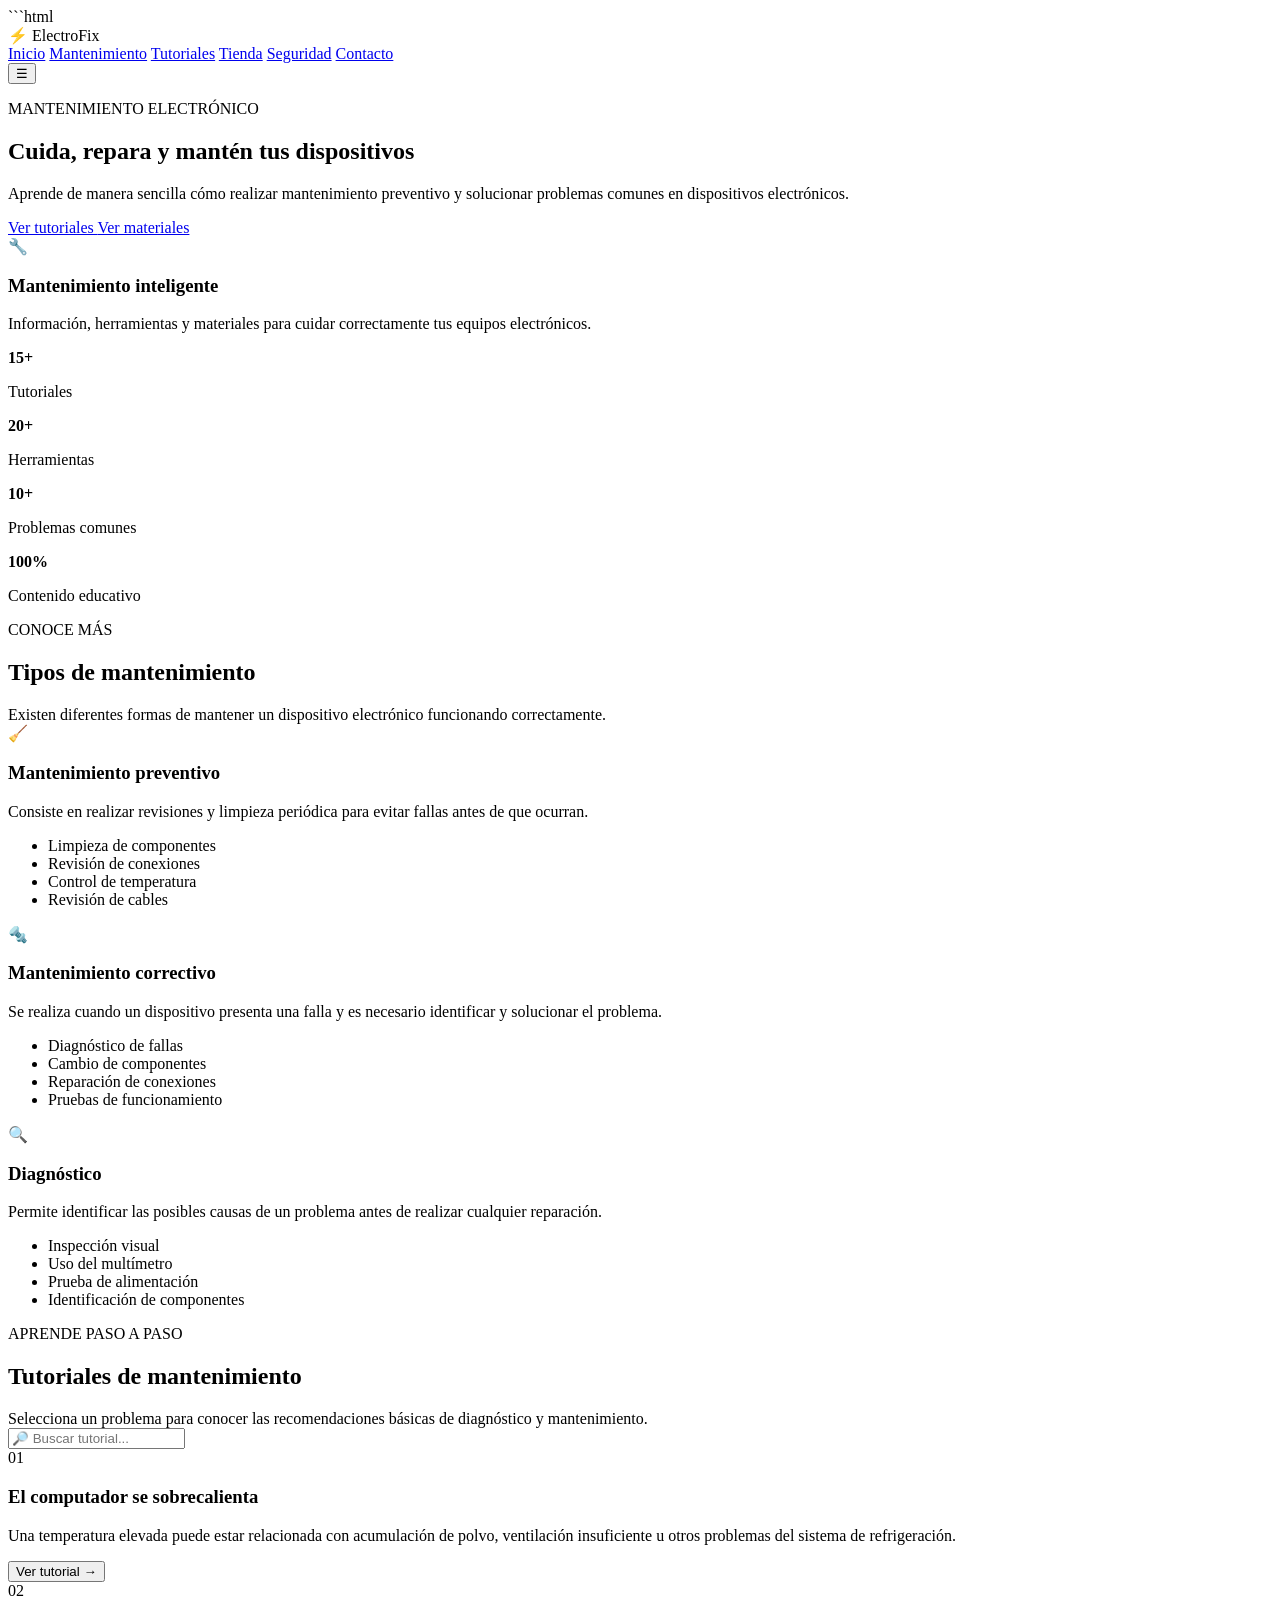
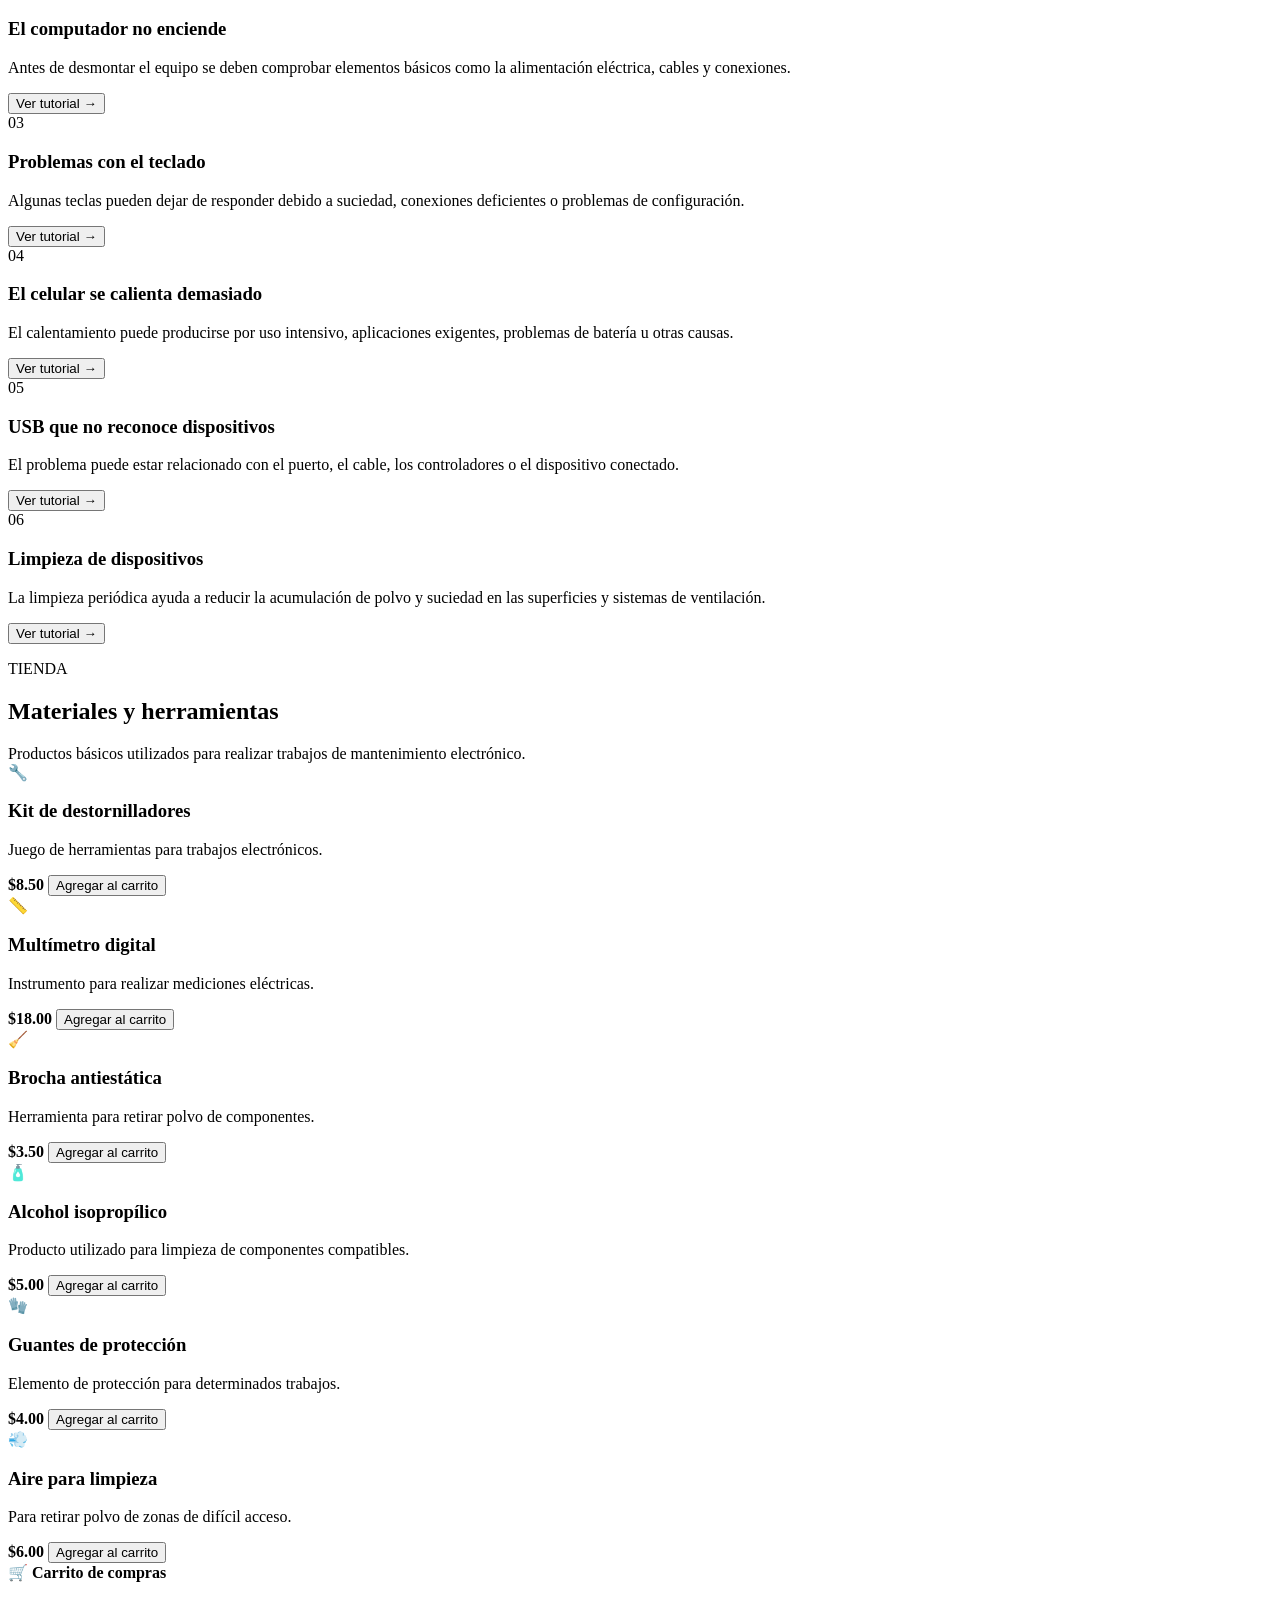
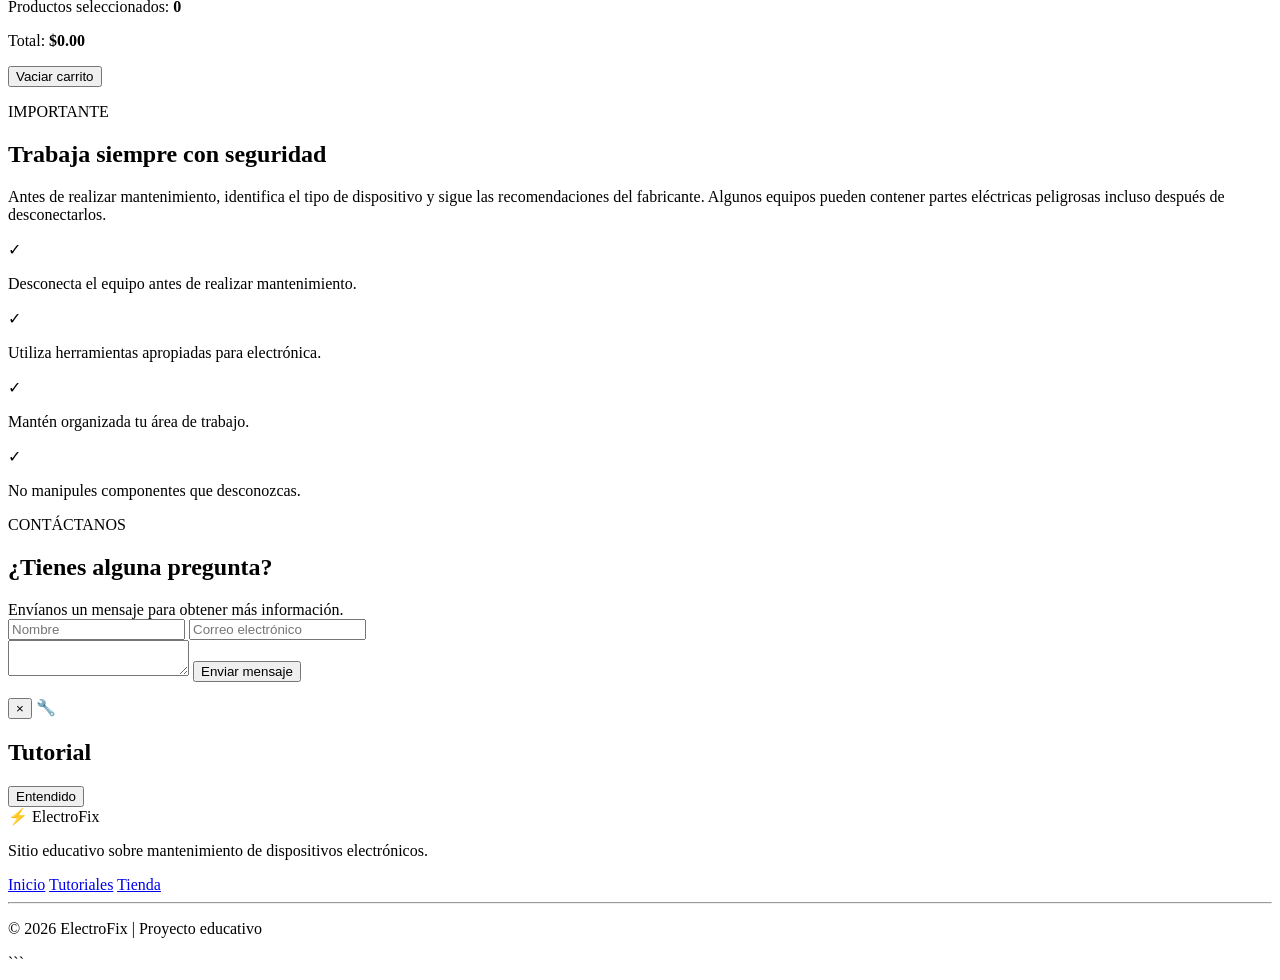
==== ElectroFix.html @ 34e5a19a "Add files via upload" ====
```html
<!DOCTYPE html>
<html lang="es">
<head>
    <meta charset="UTF-8">
    <meta name="viewport" content="width=device-width, initial-scale=1.0">
    <title>ElectroFix | Mantenimiento Electrónico</title>
    <link rel="stylesheet" href="style.css">
</head>

<body>

    <!-- ENCABEZADO -->
    <header>
        <div class="logo">
            <span>⚡</span> ElectroFix
        </div>

        <nav>
            <a href="#inicio">Inicio</a>
            <a href="#mantenimiento">Mantenimiento</a>
            <a href="#tutoriales">Tutoriales</a>
            <a href="#tienda">Tienda</a>
            <a href="#seguridad">Seguridad</a>
            <a href="#contacto">Contacto</a>
        </nav>

        <button class="menu-btn" onclick="mostrarMenu()">☰</button>
    </header>


    <!-- INICIO -->
    <section id="inicio" class="hero">

        <div class="hero-text">
            <p class="etiqueta">MANTENIMIENTO ELECTRÓNICO</p>

            <h1>
                Cuida, repara y
                <span>mantén</span> tus dispositivos
            </h1>

            <p>
                Aprende de manera sencilla cómo realizar mantenimiento
                preventivo y solucionar problemas comunes en dispositivos
                electrónicos.
            </p>

            <div class="hero-buttons">
                <a href="#tutoriales" class="btn principal">
                    Ver tutoriales
                </a>

                <a href="#tienda" class="btn secundario">
                    Ver materiales
                </a>
            </div>
        </div>

        <div class="hero-card">
            <div class="device-icon">🔧</div>
            <h3>Mantenimiento inteligente</h3>
            <p>
                Información, herramientas y materiales para cuidar
                correctamente tus equipos electrónicos.
            </p>
        </div>

    </section>


    <!-- ESTADÍSTICAS -->
    <section class="stats">

        <div>
            <strong>15+</strong>
            <p>Tutoriales</p>
        </div>

        <div>
            <strong>20+</strong>
            <p>Herramientas</p>
        </div>

        <div>
            <strong>10+</strong>
            <p>Problemas comunes</p>
        </div>

        <div>
            <strong>100%</strong>
            <p>Contenido educativo</p>
        </div>

    </section>


    <!-- MANTENIMIENTO -->
    <section id="mantenimiento" class="section">

        <div class="section-title">
            <p>CONOCE MÁS</p>
            <h2>Tipos de mantenimiento</h2>
            <span>
                Existen diferentes formas de mantener un dispositivo
                electrónico funcionando correctamente.
            </span>
        </div>

        <div class="cards">

            <article class="info-card">
                <div class="card-icon">🧹</div>
                <h3>Mantenimiento preventivo</h3>
                <p>
                    Consiste en realizar revisiones y limpieza periódica
                    para evitar fallas antes de que ocurran.
                </p>

                <ul>
                    <li>Limpieza de componentes</li>
                    <li>Revisión de conexiones</li>
                    <li>Control de temperatura</li>
                    <li>Revisión de cables</li>
                </ul>
            </article>


            <article class="info-card">
                <div class="card-icon">🔩</div>
                <h3>Mantenimiento correctivo</h3>
                <p>
                    Se realiza cuando un dispositivo presenta una falla
                    y es necesario identificar y solucionar el problema.
                </p>

                <ul>
                    <li>Diagnóstico de fallas</li>
                    <li>Cambio de componentes</li>
                    <li>Reparación de conexiones</li>
                    <li>Pruebas de funcionamiento</li>
                </ul>
            </article>


            <article class="info-card">
                <div class="card-icon">🔍</div>
                <h3>Diagnóstico</h3>
                <p>
                    Permite identificar las posibles causas de un problema
                    antes de realizar cualquier reparación.
                </p>

                <ul>
                    <li>Inspección visual</li>
                    <li>Uso del multímetro</li>
                    <li>Prueba de alimentación</li>
                    <li>Identificación de componentes</li>
                </ul>
            </article>

        </div>

    </section>


    <!-- TUTORIALES -->
    <section id="tutoriales" class="section tutorials">

        <div class="section-title">
            <p>APRENDE PASO A PASO</p>
            <h2>Tutoriales de mantenimiento</h2>
            <span>
                Selecciona un problema para conocer las recomendaciones
                básicas de diagnóstico y mantenimiento.
            </span>
        </div>

        <div class="search-box">
            <input
                type="text"
                id="buscador"
                placeholder="🔎 Buscar tutorial..."
                onkeyup="buscarTutorial()"
            >
        </div>


        <div class="tutorial-grid" id="tutorialGrid">

            <article class="tutorial">
                <div class="tutorial-number">01</div>
                <h3>El computador se sobrecalienta</h3>

                <p>
                    Una temperatura elevada puede estar relacionada con
                    acumulación de polvo, ventilación insuficiente u otros
                    problemas del sistema de refrigeración.
                </p>

                <button onclick="mostrarTutorial(
                    'Sobrecalentamiento',
                    'Apaga y desconecta el equipo. Realiza una inspección visual de las rejillas de ventilación y elimina el polvo utilizando métodos adecuados. Verifica que los ventiladores funcionen correctamente. Si el problema continúa, es recomendable acudir a un técnico.'
                )">
                    Ver tutorial →
                </button>
            </article>


            <article class="tutorial">
                <div class="tutorial-number">02</div>
                <h3>El computador no enciende</h3>

                <p>
                    Antes de desmontar el equipo se deben comprobar
                    elementos básicos como la alimentación eléctrica,
                    cables y conexiones.
                </p>

                <button onclick="mostrarTutorial(
                    'Equipo que no enciende',
                    'Comprueba que el cable de alimentación esté correctamente conectado y que la fuente eléctrica funcione. Revisa las conexiones visibles. Si el dispositivo continúa sin encender, no manipules componentes internos conectados a la corriente y solicita asistencia técnica.'
                )">
                    Ver tutorial →
                </button>
            </article>


            <article class="tutorial">
                <div class="tutorial-number">03</div>
                <h3>Problemas con el teclado</h3>

                <p>
                    Algunas teclas pueden dejar de responder debido a
                    suciedad, conexiones deficientes o problemas de
                    configuración.
                </p>

                <button onclick="mostrarTutorial(
                    'Problemas con el teclado',
                    'Desconecta el teclado antes de limpiarlo. Utiliza aire adecuado para retirar partículas y revisa el cable o conexión. En teclados inalámbricos, comprueba las baterías. Si algunas teclas continúan sin funcionar, puede existir una falla interna.'
                )">
                    Ver tutorial →
                </button>
            </article>


            <article class="tutorial">
                <div class="tutorial-number">04</div>
                <h3>El celular se calienta demasiado</h3>

                <p>
                    El calentamiento puede producirse por uso intensivo,
                    aplicaciones exigentes, problemas de batería u otras
                    causas.
                </p>

                <button onclick="mostrarTutorial(
                    'Celular con temperatura elevada',
                    'Cierra aplicaciones que no estés utilizando y deja que el dispositivo se enfríe. Evita utilizarlo mientras se encuentra conectado a una fuente de alimentación si está excesivamente caliente. Si el calentamiento se repite, solicita una revisión técnica.'
                )">
                    Ver tutorial →
                </button>
            </article>


            <article class="tutorial">
                <div class="tutorial-number">05</div>
                <h3>USB que no reconoce dispositivos</h3>

                <p>
                    El problema puede estar relacionado con el puerto,
                    el cable, los controladores o el dispositivo conectado.
                </p>

                <button onclick="mostrarTutorial(
                    'Puerto USB',
                    'Prueba otro puerto y otro cable compatible. Comprueba si el sistema reconoce otros dispositivos. Revisa visualmente el puerto sin introducir objetos metálicos. Si el puerto presenta daños físicos, debe ser revisado por un técnico.'
                )">
                    Ver tutorial →
                </button>
            </article>


            <article class="tutorial">
                <div class="tutorial-number">06</div>
                <h3>Limpieza de dispositivos</h3>

                <p>
                    La limpieza periódica ayuda a reducir la acumulación
                    de polvo y suciedad en las superficies y sistemas
                    de ventilación.
                </p>

                <button onclick="mostrarTutorial(
                    'Limpieza electrónica',
                    'Apaga y desconecta el dispositivo. Utiliza herramientas de limpieza apropiadas para electrónica y evita aplicar líquidos directamente sobre los componentes. Espera a que todo esté completamente seco antes de volver a conectar el equipo.'
                )">
                    Ver tutorial →
                </button>
            </article>

        </div>

    </section>


    <!-- TIENDA -->
    <section id="tienda" class="section shop">

        <div class="section-title">
            <p>TIENDA</p>
            <h2>Materiales y herramientas</h2>
            <span>
                Productos básicos utilizados para realizar trabajos
                de mantenimiento electrónico.
            </span>
        </div>

        <div class="products">

            <article class="product">
                <div class="product-image">🔧</div>
                <h3>Kit de destornilladores</h3>
                <p>Juego de herramientas para trabajos electrónicos.</p>
                <strong>$8.50</strong>
                <button onclick="agregarCarrito('Kit de destornilladores', 8.50)">
                    Agregar al carrito
                </button>
            </article>


            <article class="product">
                <div class="product-image">📏</div>
                <h3>Multímetro digital</h3>
                <p>Instrumento para realizar mediciones eléctricas.</p>
                <strong>$18.00</strong>
                <button onclick="agregarCarrito('Multímetro digital', 18)">
                    Agregar al carrito
                </button>
            </article>


            <article class="product">
                <div class="product-image">🧹</div>
                <h3>Brocha antiestática</h3>
                <p>Herramienta para retirar polvo de componentes.</p>
                <strong>$3.50</strong>
                <button onclick="agregarCarrito('Brocha antiestática', 3.50)">
                    Agregar al carrito
                </button>
            </article>


            <article class="product">
                <div class="product-image">🧴</div>
                <h3>Alcohol isopropílico</h3>
                <p>Producto utilizado para limpieza de componentes compatibles.</p>
                <strong>$5.00</strong>
                <button onclick="agregarCarrito('Alcohol isopropílico', 5)">
                    Agregar al carrito
                </button>
            </article>


            <article class="product">
                <div class="product-image">🧤</div>
                <h3>Guantes de protección</h3>
                <p>Elemento de protección para determinados trabajos.</p>
                <strong>$4.00</strong>
                <button onclick="agregarCarrito('Guantes de protección', 4)">
                    Agregar al carrito
                </button>
            </article>


            <article class="product">
                <div class="product-image">💨</div>
                <h3>Aire para limpieza</h3>
                <p>Para retirar polvo de zonas de difícil acceso.</p>
                <strong>$6.00</strong>
                <button onclick="agregarCarrito('Aire para limpieza', 6)">
                    Agregar al carrito
                </button>
            </article>

        </div>

    </section>


    <!-- CARRITO -->
    <section class="cart-section">

        <div class="cart">

            <div>
                <span>🛒</span>
                <strong>Carrito de compras</strong>
            </div>

            <p>
                Productos seleccionados:
                <b id="cantidad">0</b>
            </p>

            <p>
                Total:
                <b>$<span id="total">0.00</span></b>
            </p>

            <button onclick="vaciarCarrito()">
                Vaciar carrito
            </button>

        </div>

    </section>


    <!-- SEGURIDAD -->
    <section id="seguridad" class="security">

        <div class="security-content">

            <div>
                <p class="etiqueta">IMPORTANTE</p>
                <h2>Trabaja siempre con seguridad</h2>

                <p>
                    Antes de realizar mantenimiento, identifica el tipo
                    de dispositivo y sigue las recomendaciones del
                    fabricante. Algunos equipos pueden contener partes
                    eléctricas peligrosas incluso después de desconectarlos.
                </p>
            </div>

            <div class="security-list">

                <div>
                    <span>✓</span>
                    <p>Desconecta el equipo antes de realizar mantenimiento.</p>
                </div>

                <div>
                    <span>✓</span>
                    <p>Utiliza herramientas apropiadas para electrónica.</p>
                </div>

                <div>
                    <span>✓</span>
                    <p>Mantén organizada tu área de trabajo.</p>
                </div>

                <div>
                    <span>✓</span>
                    <p>No manipules componentes que desconozcas.</p>
                </div>

            </div>

        </div>

    </section>


    <!-- CONTACTO -->
    <section id="contacto" class="section contact">

        <div class="section-title">
            <p>CONTÁCTANOS</p>
            <h2>¿Tienes alguna pregunta?</h2>
            <span>
                Envíanos un mensaje para obtener más información.
            </span>
        </div>

        <form onsubmit="enviarFormulario(event)">

            <div class="form-row">
                <input type="text" id="nombre" placeholder="Nombre" required>
                <input type="email" id="email" placeholder="Correo electrónico" required>
            </div>

            <textarea
                id="mensaje"
                placeholder="Escribe tu mensaje..."
                required>
            </textarea>

            <button class="btn principal" type="submit">
                Enviar mensaje
            </button>

        </form>

    </section>


    <!-- MODAL TUTORIAL -->
    <div id="modal" class="modal">

        <div class="modal-content">

            <button class="close" onclick="cerrarTutorial()">×</button>

            <span class="modal-icon">🔧</span>

            <h2 id="modalTitulo">Tutorial</h2>

            <p id="modalTexto"></p>

            <button class="btn principal" onclick="cerrarTutorial()">
                Entendido
            </button>

        </div>

    </div>


    <!-- PIE DE PÁGINA -->
    <footer>

        <div class="footer-logo">
            ⚡ ElectroFix
        </div>

        <p>
            Sitio educativo sobre mantenimiento de dispositivos electrónicos.
        </p>

        <div class="footer-links">
            <a href="#inicio">Inicio</a>
            <a href="#tutoriales">Tutoriales</a>
            <a href="#tienda">Tienda</a>
        </div>

        <hr>

        <p>
            © 2026 ElectroFix | Proyecto educativo
        </p>

    </footer>


    <script src="Uruchima.js"></script>

</body>
</html>
```
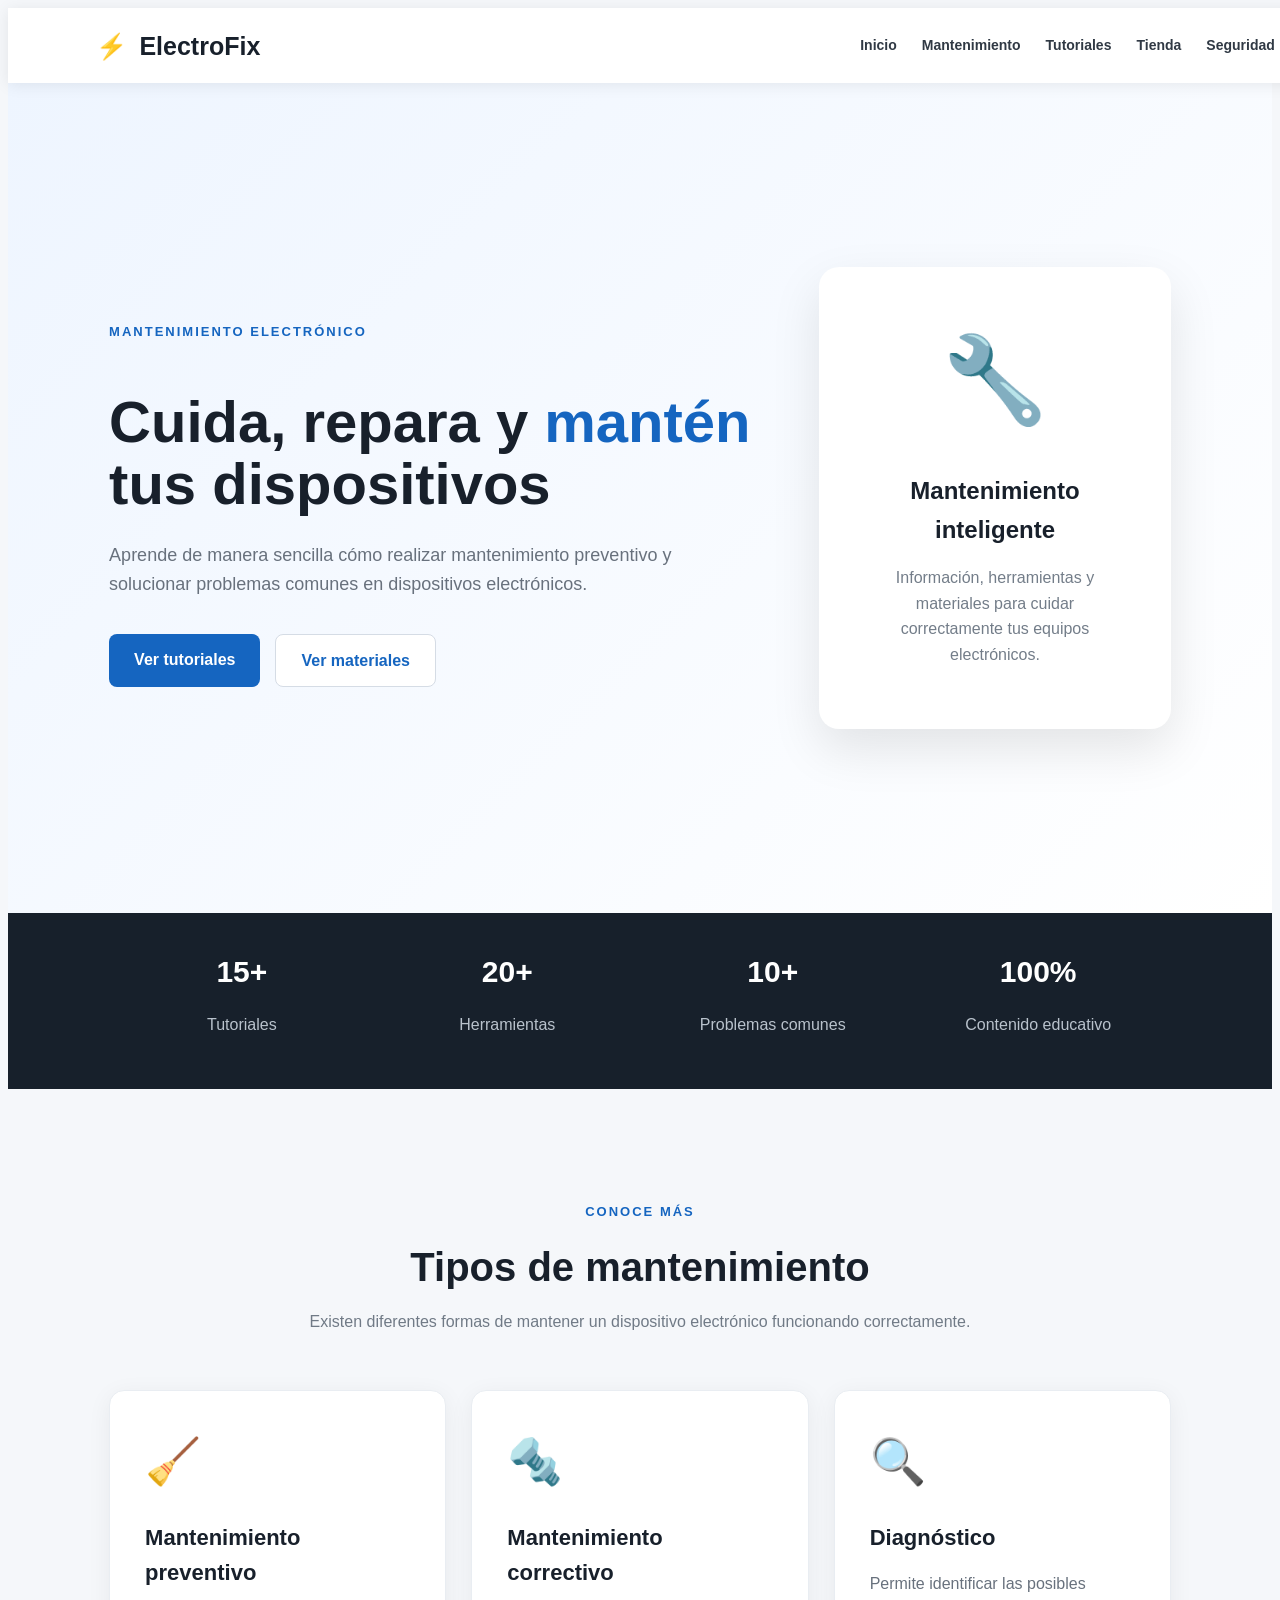
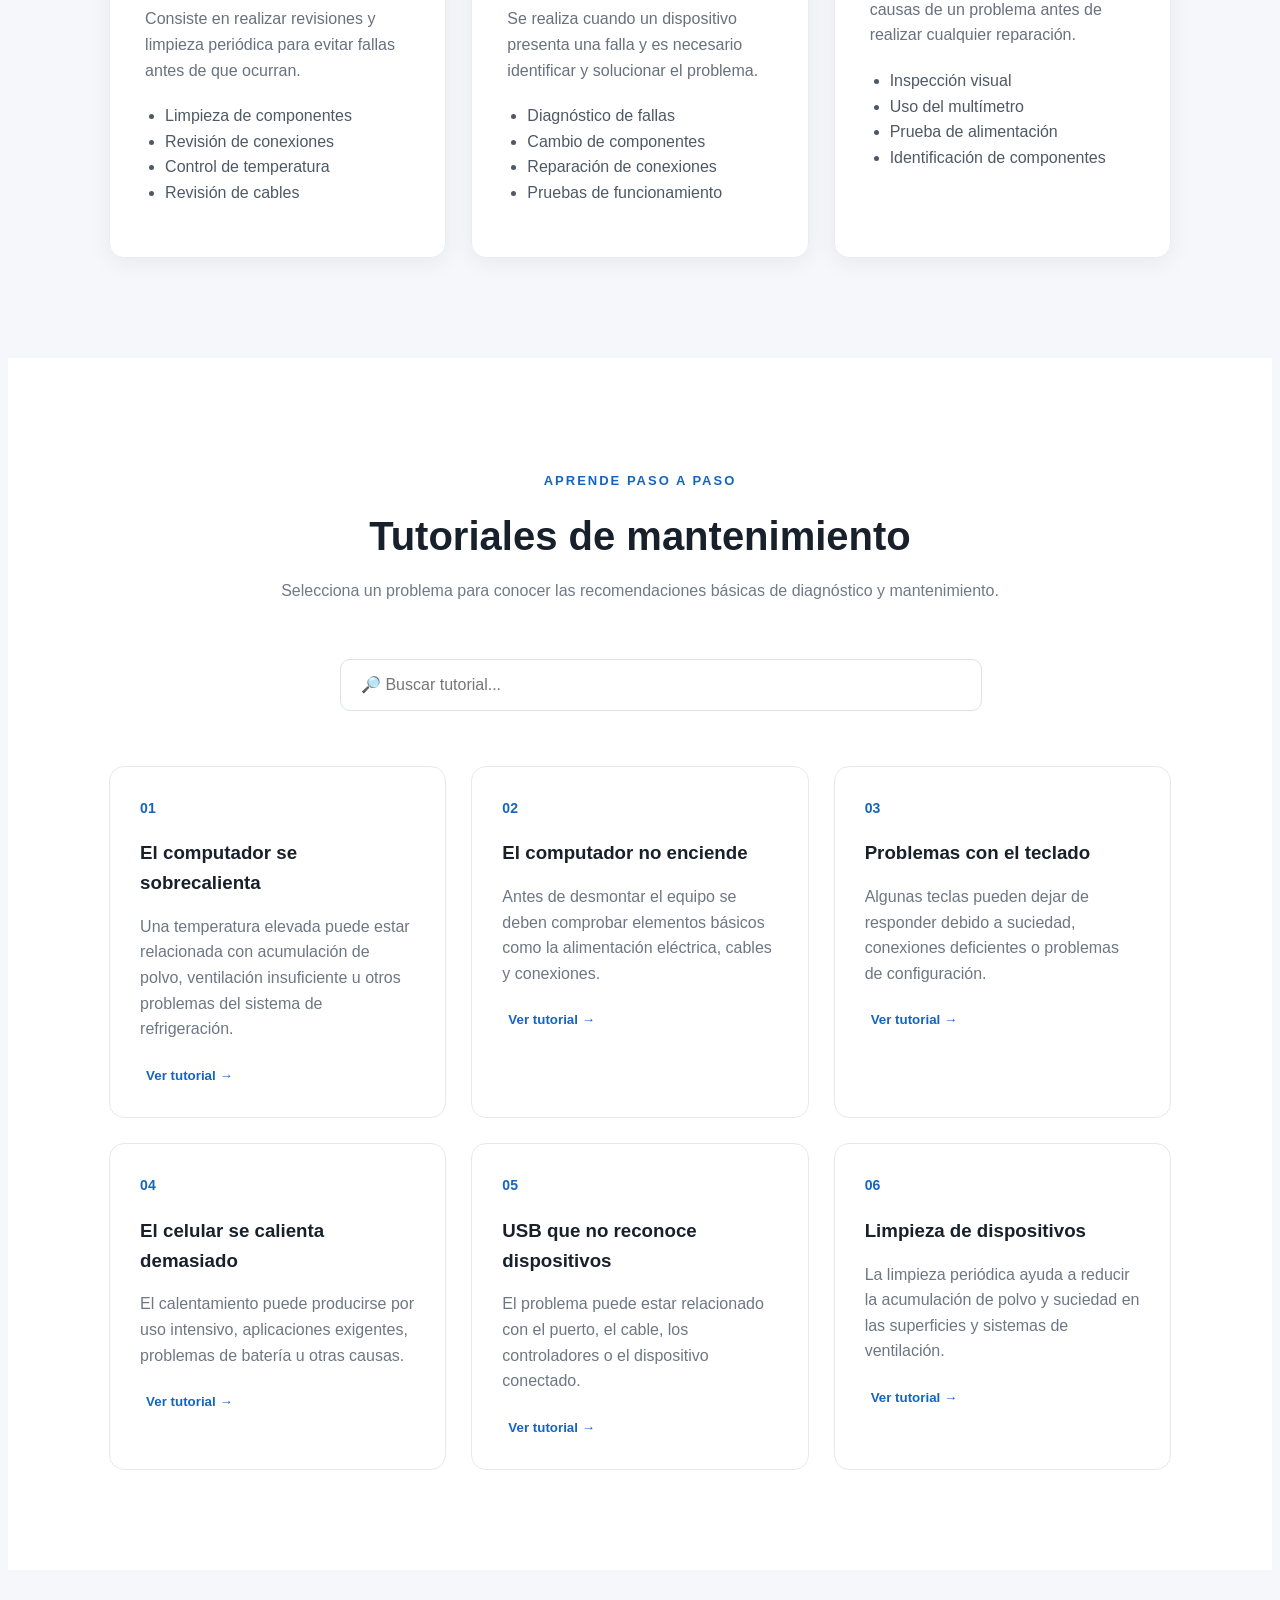
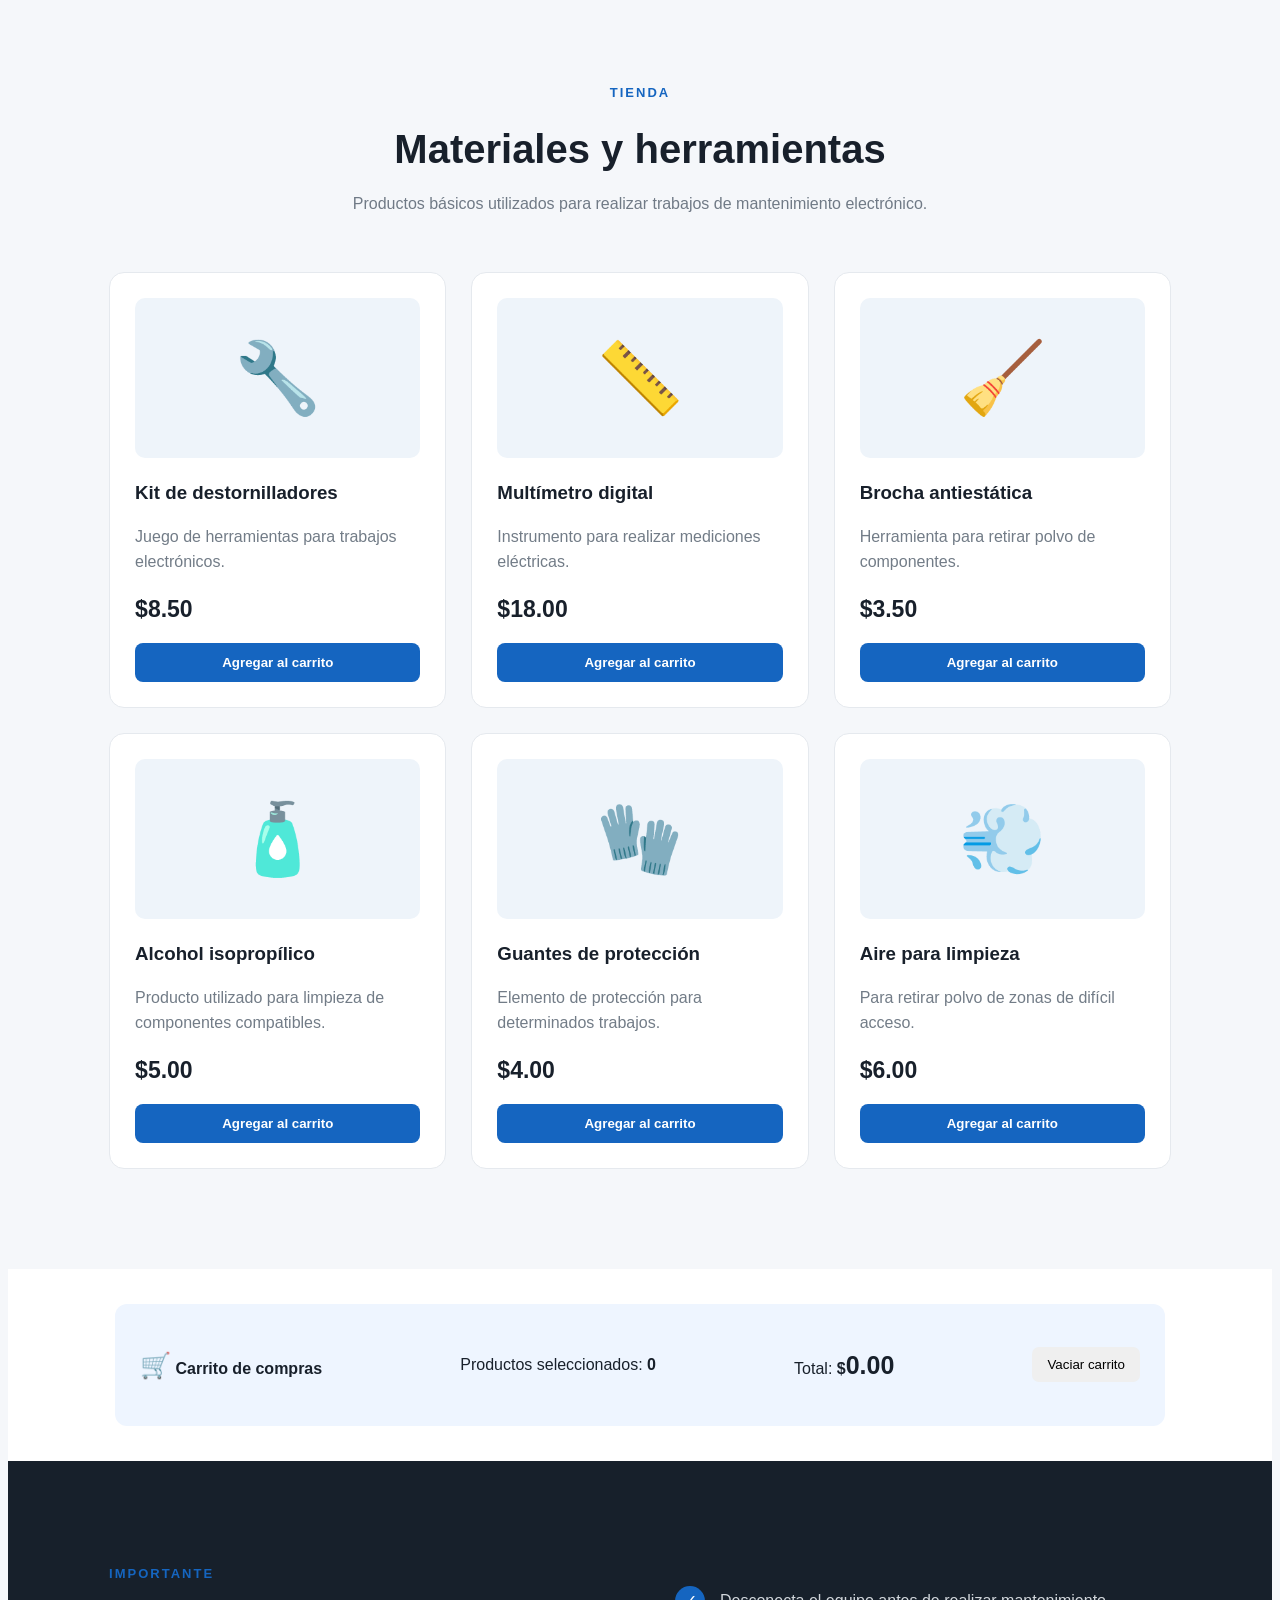
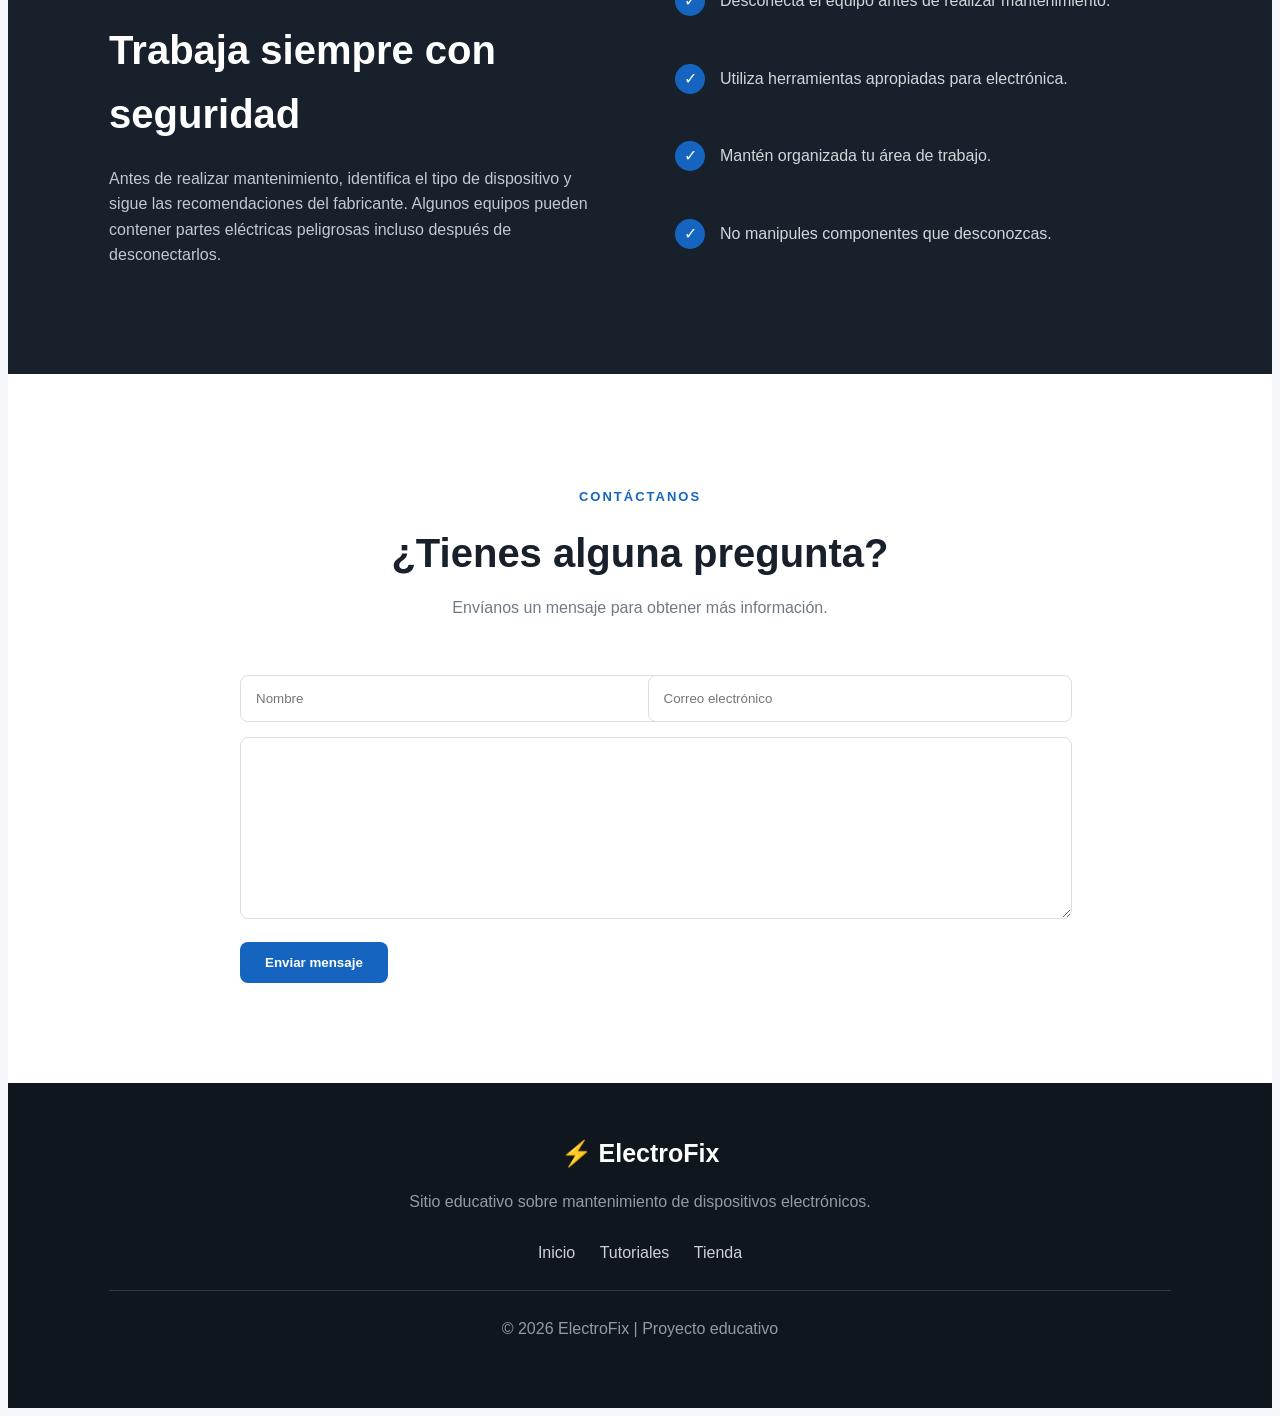
==== commit 7ccf8abe: "Update ElectroFix.html" ====
--- a/ElectroFix.html
+++ b/ElectroFix.html
@@ -1,11 +1,10 @@
-```html
 <!DOCTYPE html>
 <html lang="es">
 <head>
     <meta charset="UTF-8">
     <meta name="viewport" content="width=device-width, initial-scale=1.0">
     <title>ElectroFix | Mantenimiento Electrónico</title>
-    <link rel="stylesheet" href="style.css">
+    <link rel="stylesheet" href="ElectroFix.css">
 </head>
 
 <body>
@@ -549,4 +548,3 @@
 
 </body>
 </html>
-```
--- a/ElectroFix.css
+++ b/ElectroFix.css
@@ -0,0 +1,683 @@
+```css
+* {
+    margin: 0;
+    padding: 0;
+    box-sizing: border-box;
+}
+
+html {
+    scroll-behavior: smooth;
+}
+
+body {
+    font-family: Arial, Helvetica, sans-serif;
+    background: #f5f7fa;
+    color: #18202b;
+    line-height: 1.6;
+}
+
+
+/* ================= HEADER ================= */
+
+header {
+    width: 100%;
+    height: 75px;
+    background: white;
+    display: flex;
+    align-items: center;
+    justify-content: space-between;
+    padding: 0 7%;
+    position: sticky;
+    top: 0;
+    z-index: 1000;
+    box-shadow: 0 2px 15px rgba(0,0,0,.08);
+}
+
+.logo {
+    font-size: 25px;
+    font-weight: bold;
+}
+
+.logo span {
+    margin-right: 5px;
+}
+
+nav {
+    display: flex;
+    gap: 25px;
+}
+
+nav a {
+    text-decoration: none;
+    color: #303944;
+    font-size: 14px;
+    font-weight: bold;
+    transition: .3s;
+}
+
+nav a:hover {
+    color: #1565c0;
+}
+
+.menu-btn {
+    display: none;
+    border: none;
+    background: transparent;
+    font-size: 25px;
+}
+
+
+/* ================= HERO ================= */
+
+.hero {
+    min-height: 650px;
+    padding: 90px 8%;
+    display: flex;
+    align-items: center;
+    justify-content: space-between;
+    gap: 60px;
+    background: linear-gradient(135deg, #eef5ff, #ffffff);
+}
+
+.hero-text {
+    max-width: 650px;
+}
+
+.etiqueta {
+    color: #1565c0;
+    font-size: 13px;
+    font-weight: bold;
+    letter-spacing: 2px;
+    margin-bottom: 15px;
+}
+
+.hero h1 {
+    font-size: 58px;
+    line-height: 1.08;
+    margin-bottom: 25px;
+}
+
+.hero h1 span {
+    color: #1565c0;
+}
+
+.hero-text > p:not(.etiqueta) {
+    color: #68717d;
+    font-size: 18px;
+    max-width: 570px;
+}
+
+.hero-buttons {
+    margin-top: 35px;
+    display: flex;
+    gap: 15px;
+}
+
+.btn {
+    display: inline-block;
+    border: none;
+    padding: 13px 25px;
+    border-radius: 8px;
+    text-decoration: none;
+    cursor: pointer;
+    font-weight: bold;
+    transition: .3s;
+}
+
+.principal {
+    background: #1565c0;
+    color: white;
+}
+
+.principal:hover {
+    background: #0d47a1;
+    transform: translateY(-2px);
+}
+
+.secundario {
+    background: white;
+    color: #1565c0;
+    border: 1px solid #d5dce5;
+}
+
+.secundario:hover {
+    background: #f0f5fb;
+}
+
+.hero-card {
+    width: 370px;
+    min-height: 330px;
+    background: white;
+    border-radius: 20px;
+    padding: 45px;
+    box-shadow: 0 20px 50px rgba(0,0,0,.1);
+    text-align: center;
+}
+
+.device-icon {
+    font-size: 85px;
+    margin-bottom: 20px;
+}
+
+.hero-card h3 {
+    font-size: 24px;
+    margin-bottom: 12px;
+}
+
+.hero-card p {
+    color: #737d89;
+}
+
+
+/* ================= STATS ================= */
+
+.stats {
+    display: grid;
+    grid-template-columns: repeat(4, 1fr);
+    background: #17202b;
+    color: white;
+    padding: 35px 8%;
+    text-align: center;
+}
+
+.stats strong {
+    font-size: 30px;
+}
+
+.stats p {
+    color: #b9c2cc;
+}
+
+
+/* ================= SECCIONES ================= */
+
+.section {
+    padding: 100px 8%;
+}
+
+.section-title {
+    text-align: center;
+    max-width: 750px;
+    margin: 0 auto 55px;
+}
+
+.section-title p {
+    color: #1565c0;
+    font-size: 13px;
+    font-weight: bold;
+    letter-spacing: 2px;
+}
+
+.section-title h2 {
+    font-size: 40px;
+    margin: 10px 0;
+}
+
+.section-title span {
+    color: #707a86;
+}
+
+
+/* ================= CARDS ================= */
+
+.cards {
+    display: grid;
+    grid-template-columns: repeat(3, 1fr);
+    gap: 25px;
+}
+
+.info-card {
+    background: white;
+    padding: 35px;
+    border-radius: 15px;
+    box-shadow: 0 5px 25px rgba(0,0,0,.06);
+    border: 1px solid #e9edf2;
+    transition: .3s;
+}
+
+.info-card:hover {
+    transform: translateY(-8px);
+}
+
+.card-icon {
+    font-size: 45px;
+    margin-bottom: 20px;
+}
+
+.info-card h3 {
+    font-size: 22px;
+    margin-bottom: 12px;
+}
+
+.info-card p {
+    color: #68717d;
+}
+
+.info-card ul {
+    margin-top: 20px;
+    padding-left: 20px;
+    color: #4e5965;
+}
+
+
+/* ================= TUTORIALES ================= */
+
+.tutorials {
+    background: white;
+}
+
+.search-box {
+    max-width: 600px;
+    margin: 0 auto 40px;
+}
+
+.search-box input {
+    width: 100%;
+    padding: 16px 20px;
+    border: 1px solid #dce2e8;
+    border-radius: 10px;
+    outline: none;
+    font-size: 16px;
+}
+
+.search-box input:focus {
+    border-color: #1565c0;
+}
+
+.tutorial-grid {
+    display: grid;
+    grid-template-columns: repeat(3, 1fr);
+    gap: 25px;
+}
+
+.tutorial {
+    padding: 30px;
+    border: 1px solid #e5e9ee;
+    border-radius: 15px;
+    transition: .3s;
+}
+
+.tutorial:hover {
+    box-shadow: 0 10px 30px rgba(0,0,0,.08);
+    transform: translateY(-5px);
+}
+
+.tutorial-number {
+    font-size: 14px;
+    color: #1565c0;
+    font-weight: bold;
+    margin-bottom: 15px;
+}
+
+.tutorial h3 {
+    margin-bottom: 12px;
+}
+
+.tutorial p {
+    color: #6d7783;
+    margin-bottom: 20px;
+}
+
+.tutorial button {
+    border: none;
+    background: none;
+    color: #1565c0;
+    font-weight: bold;
+    cursor: pointer;
+}
+
+
+/* ================= TIENDA ================= */
+
+.shop {
+    background: #f5f7fa;
+}
+
+.products {
+    display: grid;
+    grid-template-columns: repeat(3, 1fr);
+    gap: 25px;
+}
+
+.product {
+    background: white;
+    padding: 25px;
+    border-radius: 15px;
+    border: 1px solid #e5e9ee;
+    transition: .3s;
+}
+
+.product:hover {
+    transform: translateY(-5px);
+    box-shadow: 0 10px 25px rgba(0,0,0,.08);
+}
+
+.product-image {
+    height: 160px;
+    background: #eef4fa;
+    border-radius: 10px;
+    display: flex;
+    align-items: center;
+    justify-content: center;
+    font-size: 70px;
+    margin-bottom: 20px;
+}
+
+.product h3 {
+    margin-bottom: 8px;
+}
+
+.product p {
+    color: #727c87;
+    min-height: 50px;
+}
+
+.product strong {
+    display: block;
+    font-size: 23px;
+    margin: 15px 0;
+}
+
+.product button {
+    width: 100%;
+    padding: 12px;
+    border: none;
+    border-radius: 8px;
+    background: #1565c0;
+    color: white;
+    font-weight: bold;
+    cursor: pointer;
+}
+
+.product button:hover {
+    background: #0d47a1;
+}
+
+
+/* ================= CARRITO ================= */
+
+.cart-section {
+    padding: 35px 8%;
+    background: white;
+}
+
+.cart {
+    max-width: 1000px;
+    margin: auto;
+    display: flex;
+    justify-content: space-between;
+    align-items: center;
+    gap: 20px;
+    padding: 25px;
+    border-radius: 12px;
+    background: #eef5ff;
+}
+
+.cart span {
+    font-size: 25px;
+}
+
+.cart button {
+    border: none;
+    padding: 10px 15px;
+    border-radius: 7px;
+    cursor: pointer;
+}
+
+
+/* ================= SEGURIDAD ================= */
+
+.security {
+    background: #17202b;
+    color: white;
+    padding: 90px 8%;
+}
+
+.security-content {
+    max-width: 1100px;
+    margin: auto;
+    display: grid;
+    grid-template-columns: 1fr 1fr;
+    gap: 70px;
+    align-items: center;
+}
+
+.security h2 {
+    font-size: 40px;
+    margin-bottom: 20px;
+}
+
+.security-content > div > p:not(.etiqueta) {
+    color: #c2c9d0;
+}
+
+.security-list {
+    display: flex;
+    flex-direction: column;
+    gap: 20px;
+}
+
+.security-list div {
+    display: flex;
+    gap: 15px;
+    align-items: center;
+}
+
+.security-list span {
+    background: #1565c0;
+    width: 30px;
+    height: 30px;
+    display: flex;
+    justify-content: center;
+    align-items: center;
+    border-radius: 50%;
+}
+
+.security-list p {
+    color: #d1d6db;
+}
+
+
+/* ================= CONTACTO ================= */
+
+.contact {
+    background: white;
+}
+
+form {
+    max-width: 800px;
+    margin: auto;
+}
+
+.form-row {
+    display: grid;
+    grid-template-columns: 1fr 1fr;
+    gap: 15px;
+}
+
+input,
+textarea {
+    width: 100%;
+    padding: 15px;
+    margin-bottom: 15px;
+    border: 1px solid #d9dfe5;
+    border-radius: 8px;
+    font-family: inherit;
+    outline: none;
+}
+
+textarea {
+    height: 150px;
+    resize: vertical;
+}
+
+input:focus,
+textarea:focus {
+    border-color: #1565c0;
+}
+
+
+/* ================= MODAL ================= */
+
+.modal {
+    display: none;
+    position: fixed;
+    inset: 0;
+    background: rgba(0,0,0,.6);
+    z-index: 2000;
+    justify-content: center;
+    align-items: center;
+    padding: 20px;
+}
+
+.modal-content {
+    background: white;
+    max-width: 550px;
+    width: 100%;
+    padding: 40px;
+    border-radius: 18px;
+    position: relative;
+}
+
+.close {
+    position: absolute;
+    right: 20px;
+    top: 15px;
+    background: none;
+    border: none;
+    font-size: 30px;
+    cursor: pointer;
+}
+
+.modal-icon {
+    font-size: 45px;
+}
+
+.modal-content h2 {
+    margin: 15px 0;
+}
+
+.modal-content p {
+    color: #68717d;
+    margin-bottom: 25px;
+}
+
+
+/* ================= FOOTER ================= */
+
+footer {
+    background: #10161d;
+    color: white;
+    padding: 50px 8%;
+    text-align: center;
+}
+
+.footer-logo {
+    font-size: 25px;
+    font-weight: bold;
+    margin-bottom: 10px;
+}
+
+footer > p {
+    color: #929ba5;
+}
+
+.footer-links {
+    margin: 25px 0;
+}
+
+.footer-links a {
+    color: #cbd1d7;
+    text-decoration: none;
+    margin: 0 10px;
+}
+
+footer hr {
+    border: none;
+    border-top: 1px solid #303840;
+    margin: 25px 0;
+}
+
+
+/* ================= RESPONSIVE ================= */
+
+@media (max-width: 900px) {
+
+    nav {
+        display: none;
+    }
+
+    .menu-btn {
+        display: block;
+    }
+
+    .hero {
+        flex-direction: column;
+        text-align: center;
+    }
+
+    .hero h1 {
+        font-size: 45px;
+    }
+
+    .hero-buttons {
+        justify-content: center;
+    }
+
+    .cards,
+    .tutorial-grid,
+    .products {
+        grid-template-columns: repeat(2, 1fr);
+    }
+
+    .stats {
+        grid-template-columns: repeat(2, 1fr);
+        gap: 25px;
+    }
+
+    .security-content {
+        grid-template-columns: 1fr;
+    }
+}
+
+
+@media (max-width: 600px) {
+
+    .hero {
+        padding: 60px 6%;
+    }
+
+    .hero h1 {
+        font-size: 38px;
+    }
+
+    .hero-card {
+        width: 100%;
+    }
+
+    .cards,
+    .tutorial-grid,
+    .products,
+    .form-row {
+        grid-template-columns: 1fr;
+    }
+
+    .section {
+        padding: 70px 6%;
+    }
+
+    .section-title h2 {
+        font-size: 32px;
+    }
+
+    .stats {
+        grid-template-columns: 1fr 1fr;
+        padding: 30px 5%;
+    }
+
+    .cart {
+        flex-direction: column;
+        text-align: center;
+    }
+}
+```
